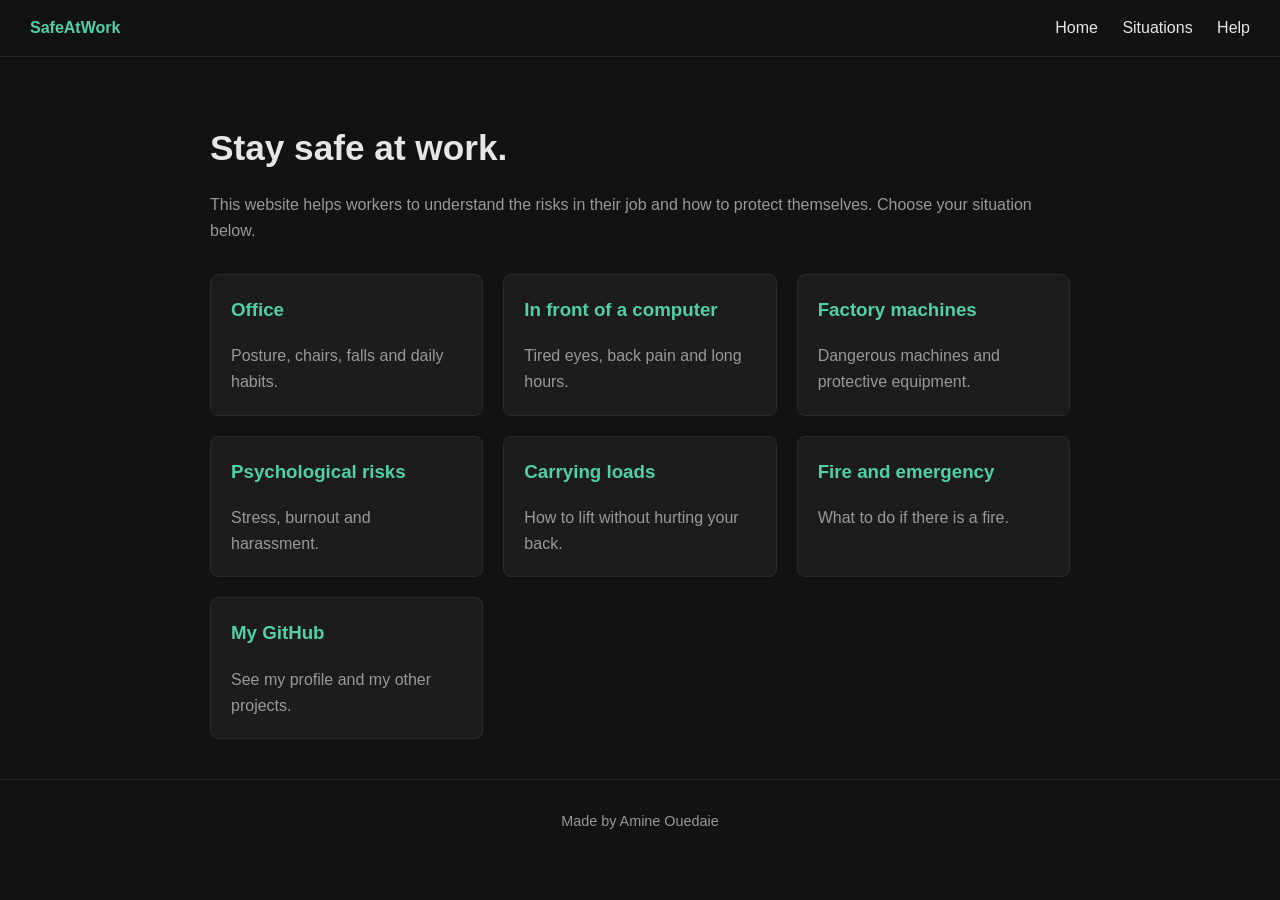
==== index.html @ cc268624 "first commit" ====
<!DOCTYPE html>
<!-- Home page of the website -->
<html lang="en">
<head>
  <meta charset="UTF-8">
  <meta name="viewport" content="width=device-width, initial-scale=1.0">
  <title>Safe at Work - Home</title>
  <!-- link to our CSS file -->
  <link rel="stylesheet" href="style.css">
</head>
<body>

  <!-- Navigation bar: links to the 3 pages -->
  <nav>
    <span class="logo">SafeAtWork</span>
    <div>
      <a href="index.html">Home</a>
      <a href="situations.html">Situations</a>
      <a href="help.html">Help</a>
    </div>
  </nav>

  <main>
    <!-- Title and short presentation of the website -->
    <h1>Stay safe at work.</h1>
    <p class="sub">
      This website helps workers to understand the risks in their job
      and how to protect themselves. Choose your situation below.
    </p>

    <!-- Cards: each one is a link to a situation on the other page -->
    <div class="grid">
      <a class="card" href="situations.html#office">
        <h3>Office</h3>
        <p>Posture, chairs, falls and daily habits.</p>
      </a>
      <a class="card" href="situations.html#computer">
        <h3>In front of a computer</h3>
        <p>Tired eyes, back pain and long hours.</p>
      </a>
      <a class="card" href="situations.html#factory">
        <h3>Factory machines</h3>
        <p>Dangerous machines and protective equipment.</p>
      </a>
      <a class="card" href="situations.html#psycho">
        <h3>Psychological risks</h3>
        <p>Stress, burnout and harassment.</p>
      </a>
      <a class="card" href="situations.html#lifting">
        <h3>Carrying loads</h3>
        <p>How to lift without hurting your back.</p>
      </a>
      <a class="card" href="situations.html#fire">
        <h3>Fire and emergency</h3>
        <p>What to do if there is a fire.</p>
      </a>

      <!-- GitHub card: link to my profile (opens in a new tab) -->
      <a class="card" href="https://github.com/PY95z" target="_blank">
        <h3>My GitHub</h3>
        <p>See my profile and my other projects.</p>
      </a>
    </div>
  </main>

  <!-- Footer -->
  <footer>Made by Amine Ouedaie</footer>

</body>
</html>
---- style.css ----
/* ===== Colors (easy to change here) ===== */
:root {
  --bg: #121212;       /* main dark background */
  --card: #1c1c1c;     /* cards background */
  --text: #e6e6e6;     /* main text */
  --muted: #999;       /* grey text */
  --accent: #4fd1a5;   /* green accent color */
}

/* ===== General style ===== */
* { box-sizing: border-box; }

body {
  margin: 0;
  background: var(--bg);
  color: var(--text);
  font-family: Arial, sans-serif;
  line-height: 1.6;
}

/* ===== Animation: elements fade in and go up a little ===== */
@keyframes fadeUp {
  from { opacity: 0; transform: translateY(20px); }
  to   { opacity: 1; transform: translateY(0); }
}

/* ===== Navigation bar ===== */
nav {
  display: flex;
  justify-content: space-between;
  align-items: center;
  padding: 15px 30px;
  border-bottom: 1px solid #2a2a2a;
}
nav .logo { font-weight: bold; color: var(--accent); }
nav a {
  color: var(--text);
  text-decoration: none;
  margin-left: 20px;
  transition: color 0.3s; /* smooth color change */
}
nav a:hover { color: var(--accent); }

/* ===== Main container ===== */
main {
  max-width: 900px;
  margin: 0 auto;
  padding: 40px 20px;
  animation: fadeUp 0.8s ease; /* page appears slowly */
}

h1 { font-size: 2.2em; margin-bottom: 10px; }
h2 { color: var(--accent); margin-top: 40px; }
p.sub { color: var(--muted); }

/* ===== Cards grid (home page) ===== */
.grid {
  display: grid;
  grid-template-columns: repeat(auto-fit, minmax(250px, 1fr));
  gap: 20px;
  margin-top: 30px;
}
.card {
  background: var(--card);
  padding: 20px;
  border-radius: 8px;
  border: 1px solid #2a2a2a;
  text-decoration: none;
  color: var(--text);
  transition: transform 0.3s, border-color 0.3s; /* for hover effect */
  animation: fadeUp 0.8s ease backwards;
}
.card:hover {
  transform: translateY(-5px); /* card goes up */
  border-color: var(--accent);
}
.card h3 { margin-top: 0; color: var(--accent); }
.card p { color: var(--muted); margin-bottom: 0; }

/* little delay so the cards appear one after the other */
.card:nth-child(2) { animation-delay: 0.1s; }
.card:nth-child(3) { animation-delay: 0.2s; }
.card:nth-child(4) { animation-delay: 0.3s; }
.card:nth-child(5) { animation-delay: 0.4s; }
.card:nth-child(6) { animation-delay: 0.5s; }
.card:nth-child(7) { animation-delay: 0.6s; }

/* ===== Situation sections ===== */
.situation {
  background: var(--card);
  border-left: 3px solid var(--accent);
  padding: 20px;
  margin-top: 25px;
  border-radius: 6px;
}
.situation h2 { margin-top: 0; }
.situation h4 { margin-bottom: 5px; }
.situation ul { margin-top: 5px; color: var(--muted); }

/* ===== Footer ===== */
footer {
  text-align: center;
  color: var(--muted);
  padding: 30px;
  border-top: 1px solid #2a2a2a;
  font-size: 0.9em;
}
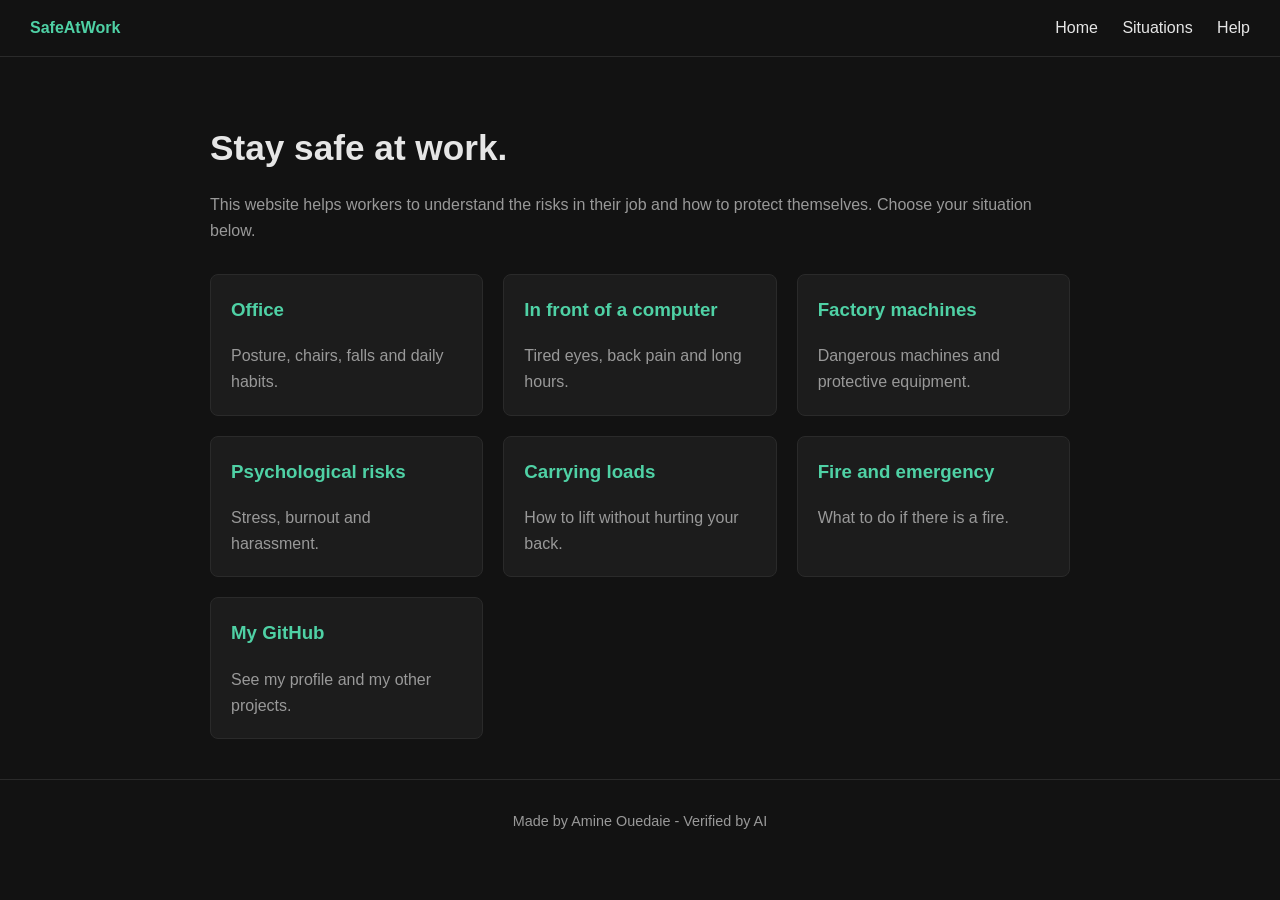
==== commit 83e9bace: "Update index.html" ====
--- a/index.html
+++ b/index.html
@@ -1,5 +1,5 @@
 <!DOCTYPE html>
-<!-- Home page of the website -->
+<!-- Home page of the website - Page d'accueil du site web-->
 <html lang="en">
 <head>
   <meta charset="UTF-8">
@@ -10,7 +10,7 @@
 </head>
 <body>
 
-  <!-- Navigation bar: links to the 3 pages -->
+  <!-- links to the 3 pages - liens vers les 3 pages -->
   <nav>
     <span class="logo">SafeAtWork</span>
     <div>
@@ -21,14 +21,14 @@
   </nav>
 
   <main>
-    <!-- Title and short presentation of the website -->
+    <!-- Title and short presentation of the website - Titre et petite présentation du site web -->
     <h1>Stay safe at work.</h1>
     <p class="sub">
       This website helps workers to understand the risks in their job
       and how to protect themselves. Choose your situation below.
     </p>
 
-    <!-- Cards: each one is a link to a situation on the other page -->
+    <!-- each one is a link to a situation on the other page - Cartes : chacune renvoie à une situation située sur l'autre page. -->
     <div class="grid">
       <a class="card" href="situations.html#office">
         <h3>Office</h3>
@@ -64,7 +64,7 @@
   </main>
 
   <!-- Footer -->
-  <footer>Made by Amine Ouedaie</footer>
+  <footer>Made by Amine Ouedaie  -  Verified by AI</footer>
 
 </body>
 </html>
